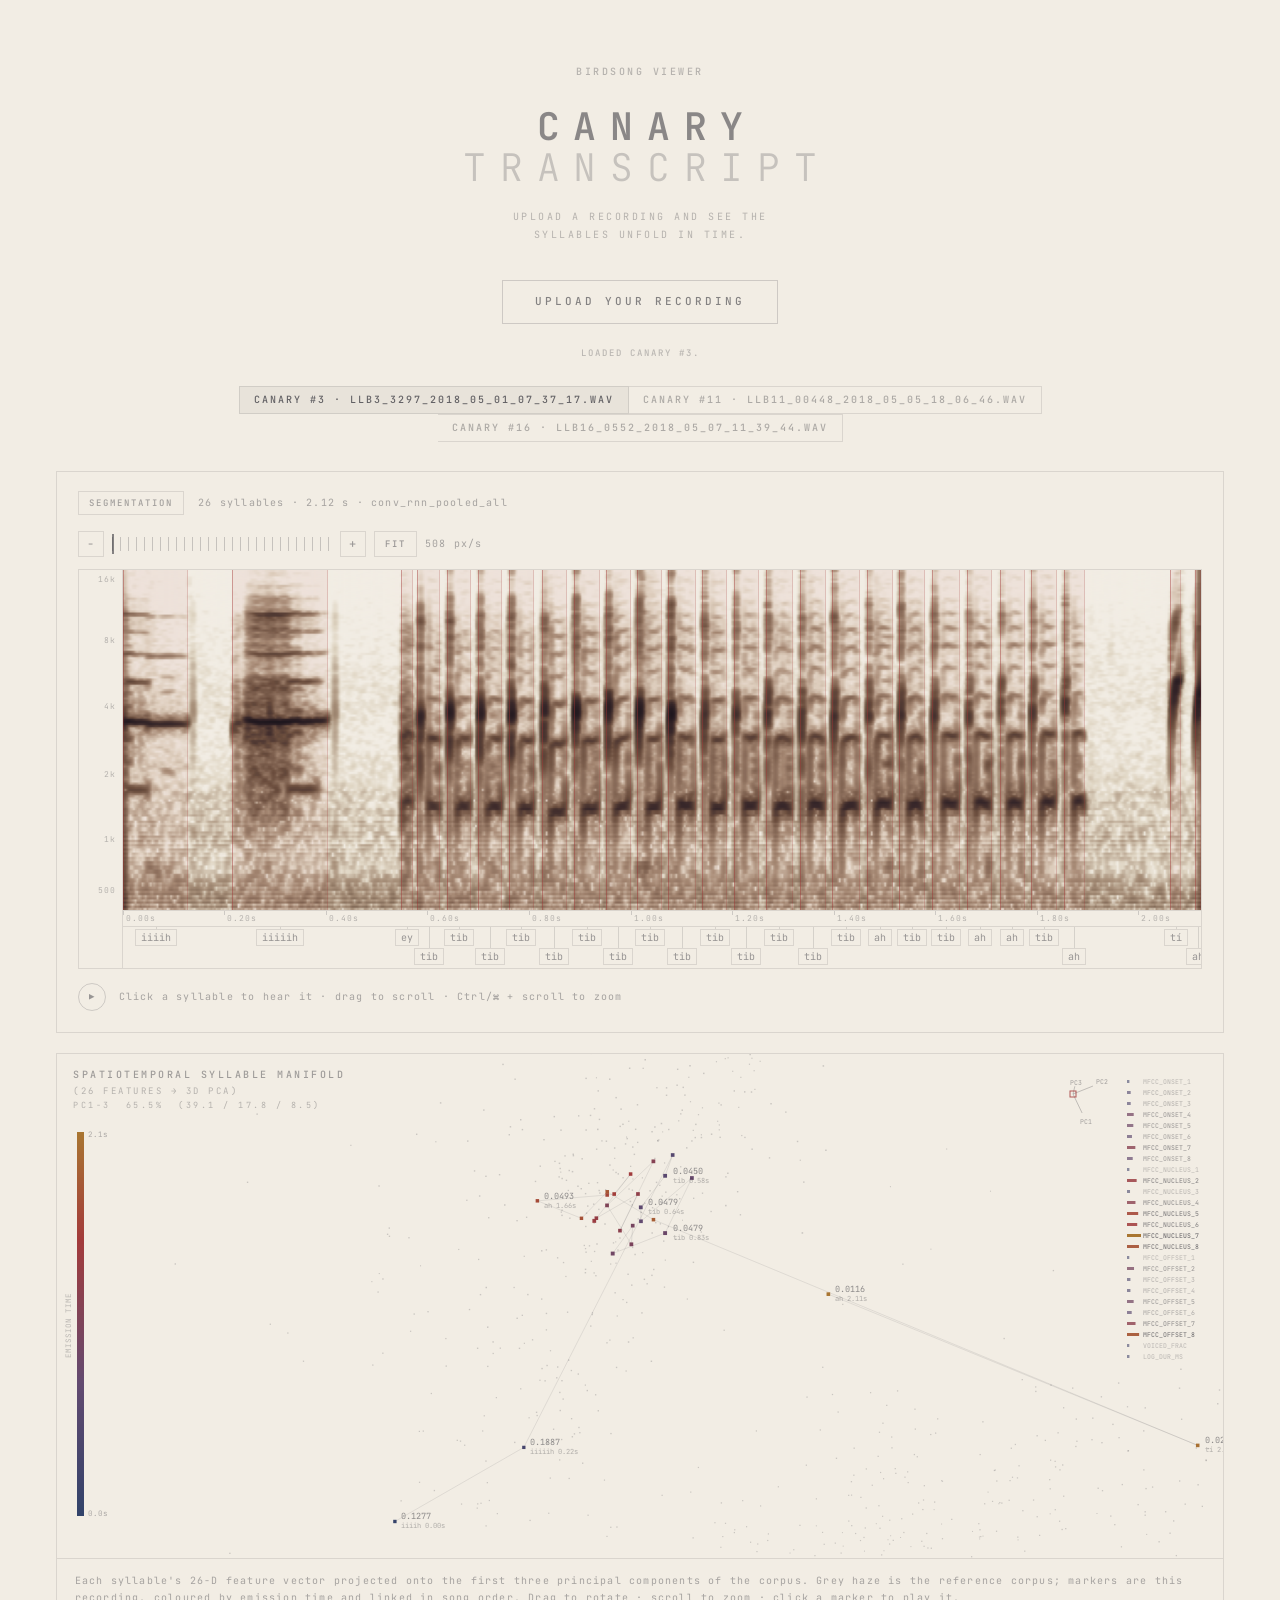
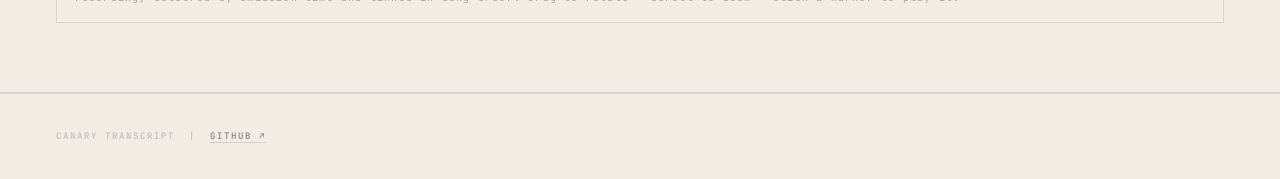
==== site/index.html @ af0e0ea7 "Ship a static GitHub Pages build of the demo Pages serves static files only, and the segmentation mo" ====
<!DOCTYPE html>
<html lang="en">
<head>
  <meta charset="UTF-8" />
  <meta name="viewport" content="width=device-width, initial-scale=1.0" />
  <meta http-equiv="Cache-Control" content="no-store" />
  <title>Canary Transcript Demo</title>
  <link rel="preconnect" href="https://fonts.googleapis.com" />
  <link rel="preconnect" href="https://fonts.gstatic.com" crossorigin />
  <link rel="stylesheet" href="https://fonts.googleapis.com/css2?family=JetBrains+Mono:wght@300;400;500;600&display=swap" />
  <link rel="stylesheet" href="static/demo.css?v=20260908-8" />
</head>
<body>

<header class="hero">
  <div class="container">
    <div class="pill">Birdsong viewer</div>
    <h1>Canary<span>Transcript</span></h1>
    <p class="subtitle">
      Upload a recording and see the syllables unfold in time.
    </p>
    <div class="btn-row">
      <label class="btn primary" id="start-upload" for="audio-file">Upload your recording</label>
    </div>
    <input id="audio-file" type="file" accept=".wav,.mp3,.flac,.ogg,.m4a,.aac" />
    <p id="status" class="status">WAV, MP3, FLAC, OGG or M4A. The first 30 seconds are analysed.</p>
    <div class="sample-picker" id="sample-picker"></div>
    <section id="results" class="results-section" hidden>
      <div class="container">
        <div class="result-card">
          <div class="card-header">
            <span class="bird-badge">Segmentation</span>
            <span class="card-meta" id="summary"></span>
          </div>
          <div class="zoom-bar">
            <button class="zoom-btn" id="zoom-out" type="button" title="Zoom out">−</button>
            <input type="range" id="zoom-range" min="0" max="1000" value="0" aria-label="Zoom" />
            <button class="zoom-btn" id="zoom-in" type="button" title="Zoom in">+</button>
            <button class="zoom-btn wide" id="zoom-fit" type="button">Fit</button>
            <span class="card-meta" id="zoom-label"></span>
          </div>

          <div class="spec-viewer">
            <div class="freq-gutter" id="freq-gutter"></div>
            <div class="spec-scroll" id="spec-scroll">
              <div class="spec-track" id="spec-track">
                <img id="spectrogram" alt="Spectrogram with detected syllable boundaries" />
                <div class="seg-layer" id="seg-layer"></div>
                <div class="playhead" id="playhead"></div>
                <div class="ruler" id="ruler"></div>
                <div class="label-lane" id="label-lane"></div>
              </div>
            </div>
          </div>

          <div class="player-row">
            <button id="play-btn" class="play-btn" type="button">▶</button>
            <audio id="player" preload="auto"></audio>
            <span class="card-meta" id="hint">Click a syllable to hear it · drag to scroll · Ctrl/⌘ + scroll to zoom</span>
          </div>

          <p id="notice" class="notice" hidden></p>
        </div>

        <div class="result-card manifold-card">
          <canvas id="scatter" class="scatter"></canvas>
          <p class="card-meta scatter-hint">
            Each syllable's 26-D feature vector projected onto the first three principal
            components of the corpus. Grey haze is the reference corpus; markers are this
            recording, coloured by emission time and linked in song order.
            Drag to rotate · scroll to zoom · click a marker to play it.
          </p>
        </div>
      </div>
    </section>
  </div>
</header>

<footer>
  <div class="container">
    Canary Transcript &nbsp;|&nbsp;
    <a href="https://github.com/wp225/bird-transcript">GitHub ↗</a>
  </div>
</footer>

<script>window.STATIC_BUILD = true;</script>
<script src="static/demo.js?v=20260908-8"></script>
</body>
</html>
---- site/static/demo.css ----
/* Visual language borrowed from sonomaps: cream paper, ink at alpha steps,
   monospace throughout, hairline rules, square corners, one brick accent. */
*, *::before, *::after { box-sizing: border-box; margin: 0; padding: 0; }
:root {
  --paper: #f2ede4;
  --ink: 42, 42, 50;
  --accent: 160, 50, 50;
  --line: rgba(42, 42, 50, 0.12);
  --line-strong: rgba(42, 42, 50, 0.18);
  --mono: "JetBrains Mono", "SF Mono", "Cascadia Code", "Consolas", monospace;
}
html { scroll-behavior: smooth; }
body {
  background: var(--paper);
  color: rgb(var(--ink));
  font-family: var(--mono);
  font-size: 13px;
  line-height: 1.6;
  min-height: 100vh;
  -webkit-font-smoothing: antialiased;
}
a { color: rgba(var(--ink), 0.55); text-decoration: none; border-bottom: 1px solid var(--line); }
a:hover { color: rgba(var(--ink), 0.8); }
.container { max-width: min(1520px, 95vw); margin: 0 auto; padding: 0 1.5rem; }

/* ── Masthead ─────────────────────────────────── */
header { border-bottom: 1px solid var(--line); padding: 4rem 0 3rem; text-align: center; }
.pill {
  display: block; font-size: 10px; font-weight: 500; letter-spacing: 2.5px;
  text-transform: uppercase; color: rgba(var(--ink), 0.3); margin-bottom: 1.6rem;
}
header h1 {
  font-family: var(--mono); font-size: clamp(22px, 4vw, 38px); font-weight: 600;
  letter-spacing: 0.36em; line-height: 1.1; text-transform: uppercase;
  color: rgba(var(--ink), 0.52); text-indent: 0.36em; margin-bottom: 1.2rem;
}
header h1 span { display: block; font-weight: 300; color: rgba(var(--ink), 0.22); }
header .subtitle {
  max-width: 48ch; margin: 0 auto 2.2rem; font-size: 10px; font-weight: 400;
  letter-spacing: 2.5px; line-height: 1.8; text-transform: uppercase;
  color: rgba(var(--ink), 0.3);
}
.btn-row { display: flex; gap: 0.7rem; justify-content: center; flex-wrap: wrap; }
.btn {
  display: inline-flex; align-items: center; justify-content: center; height: 44px;
  padding: 0 32px; border: 1.5px solid var(--line-strong); background: transparent;
  color: rgba(var(--ink), 0.55); font: inherit; font-size: 11px; font-weight: 500;
  letter-spacing: 3px; text-transform: uppercase; cursor: pointer;
  transition: border-color .2s, background .2s, color .2s;
}
.btn:hover { border-color: rgba(var(--ink), 0.35); background: rgba(var(--ink), 0.03); color: rgba(var(--ink), 0.72); }
input[type="file"] { display: none; }
.status {
  margin-top: 1.4rem; font-size: 9px; font-weight: 500; letter-spacing: 2px;
  text-transform: uppercase; color: rgba(var(--ink), 0.28);
}
.status.error { color: rgba(var(--accent), 0.75); }

/* ── Sample picker ────────────────────────────── */
.sample-picker { display: flex; flex-wrap: wrap; gap: 0; justify-content: center; margin-top: 1.6rem; }
.sample-picker button {
  height: 28px; padding: 0 14px; border: 1px solid var(--line); background: transparent;
  color: rgba(var(--ink), 0.35); font: inherit; font-size: 10px; font-weight: 500;
  letter-spacing: 2px; text-transform: uppercase; cursor: pointer; transition: all .12s;
}
.sample-picker button + button { border-left: none; }
.sample-picker button:hover { color: rgba(var(--ink), 0.6); background: rgba(var(--ink), 0.02); }
.sample-picker button[aria-pressed="true"] { color: rgba(var(--ink), 0.7); background: rgba(var(--ink), 0.05); }

/* Once there is something to look at, the masthead gets out of the way. */
body.has-results header { padding: 1.1rem 0 0.9rem; text-align: left; }
body.has-results header .container { display: flex; align-items: center; flex-wrap: wrap; gap: 0 1.4rem; }
body.has-results header .pill, body.has-results header .subtitle { display: none; }
body.has-results header h1 {
  font-size: 14px; letter-spacing: 5px; margin: 0; text-indent: 0;
}
body.has-results header h1 span { display: inline; }
body.has-results .btn { height: 26px; padding: 0 14px; font-size: 9px; letter-spacing: 2px; border-width: 1px; }
body.has-results .status { margin: 0; }
body.has-results .sample-picker { margin: 0; }
body.has-results .results-section { flex: 1 0 100%; }

/* ── Panels ───────────────────────────────────── */
.results-section { padding-top: 1.8rem; }
.result-card { border: 1px solid var(--line); padding: 1.2rem 1.3rem 1.3rem; margin-bottom: 1.3rem; }
.card-header { display: flex; align-items: baseline; gap: 0.9rem; margin-bottom: 1rem; }
.bird-badge {
  padding: 4px 10px; border: 1px solid var(--line); color: rgba(var(--ink), 0.4);
  font-size: 9px; font-weight: 500; letter-spacing: 2px; text-transform: uppercase;
}
.card-meta {
  font-size: 10px; font-weight: 400; letter-spacing: 1.2px;
  color: rgba(var(--ink), 0.38); font-variant-numeric: tabular-nums;
}
.card-meta strong { color: rgba(var(--ink), 0.62); font-weight: 500; }

/* ── Zoom bar ─────────────────────────────────── */
.zoom-bar { display: flex; align-items: center; gap: 0.5rem; margin: 0 0 0.7rem; }
.zoom-btn {
  width: 26px; height: 26px; padding: 0; border: 1px solid var(--line); background: transparent;
  color: rgba(var(--ink), 0.45); font: inherit; font-size: 12px; line-height: 1;
  cursor: pointer; transition: border-color .12s, color .12s;
}
.zoom-btn.wide { width: auto; padding: 0 10px; font-size: 9px; font-weight: 500; letter-spacing: 2px; text-transform: uppercase; }
.zoom-btn:hover { border-color: rgba(var(--ink), 0.3); color: rgba(var(--ink), 0.7); }
/* Ticked wheel slider, as on the sonomaps control bar. */
#zoom-range {
  -webkit-appearance: none; appearance: none; flex: 1; max-width: 220px; height: 26px;
  background: repeating-linear-gradient(to right,
    rgba(var(--ink), 0.22) 0px, rgba(var(--ink), 0.22) 1px,
    transparent 1px, transparent 8px) center / 100% 14px no-repeat;
  outline: none; cursor: pointer;
}
#zoom-range::-webkit-slider-runnable-track { height: 26px; background: transparent; }
#zoom-range::-webkit-slider-thumb {
  -webkit-appearance: none; width: 2px; height: 20px; margin-top: 3px;
  background: rgba(var(--ink), 0.55); border: none; cursor: pointer;
}
#zoom-range::-moz-range-track { height: 26px; background: transparent; }
#zoom-range::-moz-range-thumb { width: 2px; height: 20px; border: none; border-radius: 0; background: rgba(var(--ink), 0.55); cursor: pointer; }

/* ── Spectrogram viewer ───────────────────────── */
.spec-viewer { display: flex; align-items: stretch; border: 1px solid var(--line); overflow: hidden; }
.freq-gutter { position: relative; flex: 0 0 44px; border-right: 1px solid var(--line); }
.freq-gutter span {
  position: absolute; right: 6px; transform: translateY(-50%);
  font-size: 8px; letter-spacing: 1px; color: rgba(var(--ink), 0.3);
}
.spec-scroll { flex: 1; overflow-x: auto; overflow-y: hidden; cursor: grab; }
.spec-scroll.dragging { cursor: grabbing; }
.spec-track { position: relative; }
.spec-track img { display: block; width: 100%; height: auto; }
.seg-layer, .playhead { position: absolute; top: 0; pointer-events: none; }
.seg-layer { left: 0; right: 0; }
/* Boundaries sit on a cream→ink spectrogram, so they are brick, not cyan. */
.seg-box {
  position: absolute; top: 0; background: rgba(var(--accent), 0.06);
  border-left: 1.5px solid rgba(var(--accent), 0.42);
  border-right: 1.5px solid rgba(var(--accent), 0.2);
  pointer-events: auto; cursor: pointer;
}
.seg-box:hover { background: rgba(var(--accent), 0.13); }
.seg-box.active { background: rgba(var(--accent), 0.18); border-color: rgba(var(--accent), 0.9); }
.playhead { width: 1px; background: rgba(var(--accent), 0.8); display: none; }
.ruler { position: relative; height: 16px; border-top: 1px solid var(--line); }
.ruler span {
  position: absolute; top: 1px; transform: translateX(3px);
  font-size: 8px; letter-spacing: 1px; color: rgba(var(--ink), 0.3);
}
.ruler i { position: absolute; top: 0; width: 1px; height: 4px; background: rgba(var(--ink), 0.18); }
.label-lane { position: relative; border-top: 1px solid var(--line); }
.lane-token {
  position: absolute; transform: translateX(-50%); font-size: 10px; line-height: 1.3;
  padding: 1px 5px; color: rgba(var(--ink), 0.45); border: 1px solid var(--line);
  background: var(--paper); white-space: nowrap; cursor: pointer;
}
.lane-token.hidden { display: none; }
.lane-token.active { color: rgba(var(--accent), 0.85); border-color: rgba(var(--accent), 0.3); background: rgba(var(--accent), 0.05); z-index: 3; }
.lane-tick { position: absolute; width: 1px; background: rgba(var(--ink), 0.14); }
.lane-tick.active { background: rgba(var(--accent), 0.6); }

.notice {
  margin-top: 0.9rem; padding: 0.6rem 0.8rem; border: 1px solid rgba(var(--accent), 0.22);
  color: rgba(var(--accent), 0.75); font-size: 10px; letter-spacing: 1.2px;
}

/* ── Manifold ─────────────────────────────────── */
.manifold-card { padding: 0; }
.scatter { display: block; width: 100%; height: clamp(420px, 56vh, 680px); background: var(--paper); cursor: grab; touch-action: none; }
.scatter.dragging { cursor: grabbing; }
.scatter-hint { padding: 0.8rem 1.1rem 1rem; border-top: 1px solid var(--line); line-height: 1.7; }

/* ── Player ───────────────────────────────────── */
.player-row { display: flex; align-items: center; gap: 0.8rem; margin-top: 0.9rem; }
.play-btn {
  flex-shrink: 0; width: 28px; height: 28px; padding: 0; border-radius: 50%;
  border: 1.5px solid var(--line-strong); background: transparent;
  color: rgba(var(--ink), 0.45); font: inherit; font-size: 9px; cursor: pointer;
  display: flex; align-items: center; justify-content: center; transition: all .15s;
}
.play-btn:hover { border-color: rgba(var(--ink), 0.35); background: rgba(var(--ink), 0.03); }
.play-btn.playing { border-color: rgba(var(--accent), 0.35); background: rgba(var(--accent), 0.04); color: rgba(var(--accent), 0.7); }

footer {
  padding: 2.2rem 0; border-top: 1px solid var(--line); font-size: 9px;
  font-weight: 500; letter-spacing: 2px; text-transform: uppercase;
  color: rgba(var(--ink), 0.25);
}
footer a { border-bottom-color: rgba(var(--ink), 0.15); }

@media (max-width: 580px) {
  header { padding: 2.4rem 0 2rem; }
  .card-header { flex-direction: column; align-items: flex-start; gap: 0.5rem; }
  header h1 { letter-spacing: 0.24em; text-indent: 0.24em; }
}

/* The full view sits inside the landing page hero. */
.hero .results-section { border-bottom: none; padding-bottom: 0; text-align: left; }
.hero .results-section .container { max-width: none; padding: 0; }
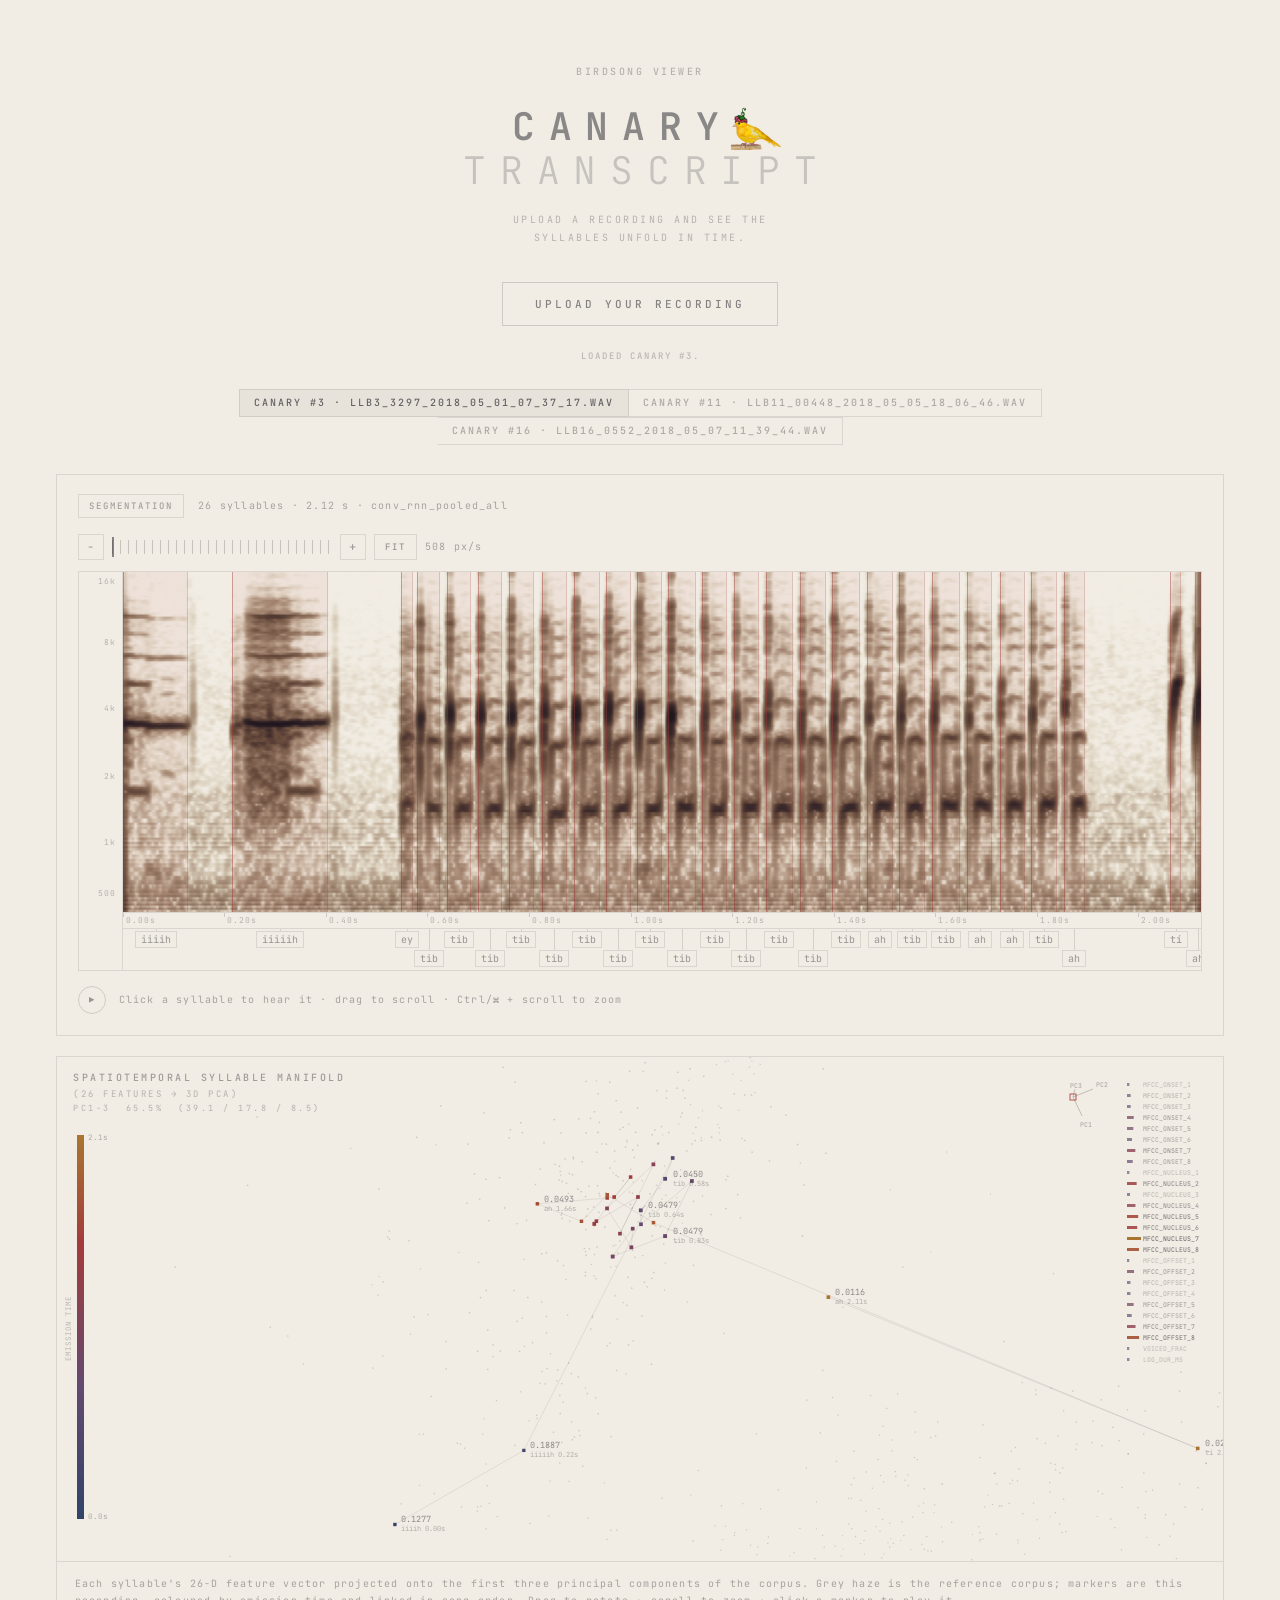
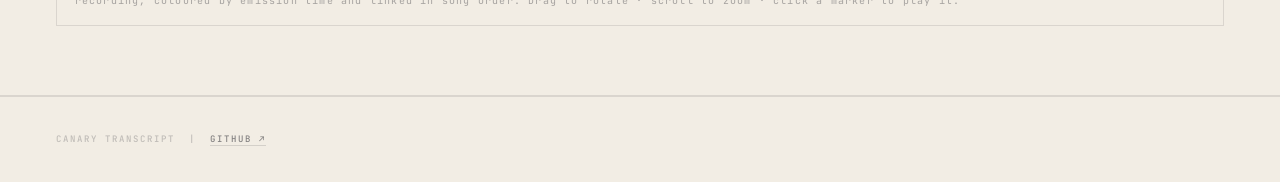
==== commit cbad2377: "Drop dead files, add the canary crest, and rewrite the README Nothing read assets/ any more: the sam" ====
--- a/site/index.html
+++ b/site/index.html
@@ -15,7 +15,7 @@
 <header class="hero">
   <div class="container">
     <div class="pill">Birdsong viewer</div>
-    <h1>Canary<span>Transcript</span></h1>
+    <h1>Canary<img class="crest" src="static/canary.png" alt="" /><span>Transcript</span></h1>
     <p class="subtitle">
       Upload a recording and see the syllables unfold in time.
     </p>
--- a/site/static/demo.css
+++ b/site/static/demo.css
@@ -35,6 +35,12 @@
   color: rgba(var(--ink), 0.52); text-indent: 0.36em; margin-bottom: 1.2rem;
 }
 header h1 span { display: block; font-weight: 300; color: rgba(var(--ink), 0.22); }
+/* Crest between CANARY and TRANSCRIPT. Sized in em so it tracks the wordmark
+   when the masthead shrinks, and pulled left to offset the trailing letter-space. */
+header h1 .crest {
+  height: 1.15em; width: auto; vertical-align: -0.28em;
+  margin-left: -0.04em; margin-right: 0.02em;
+}
 header .subtitle {
   max-width: 48ch; margin: 0 auto 2.2rem; font-size: 10px; font-weight: 400;
   letter-spacing: 2.5px; line-height: 1.8; text-transform: uppercase;
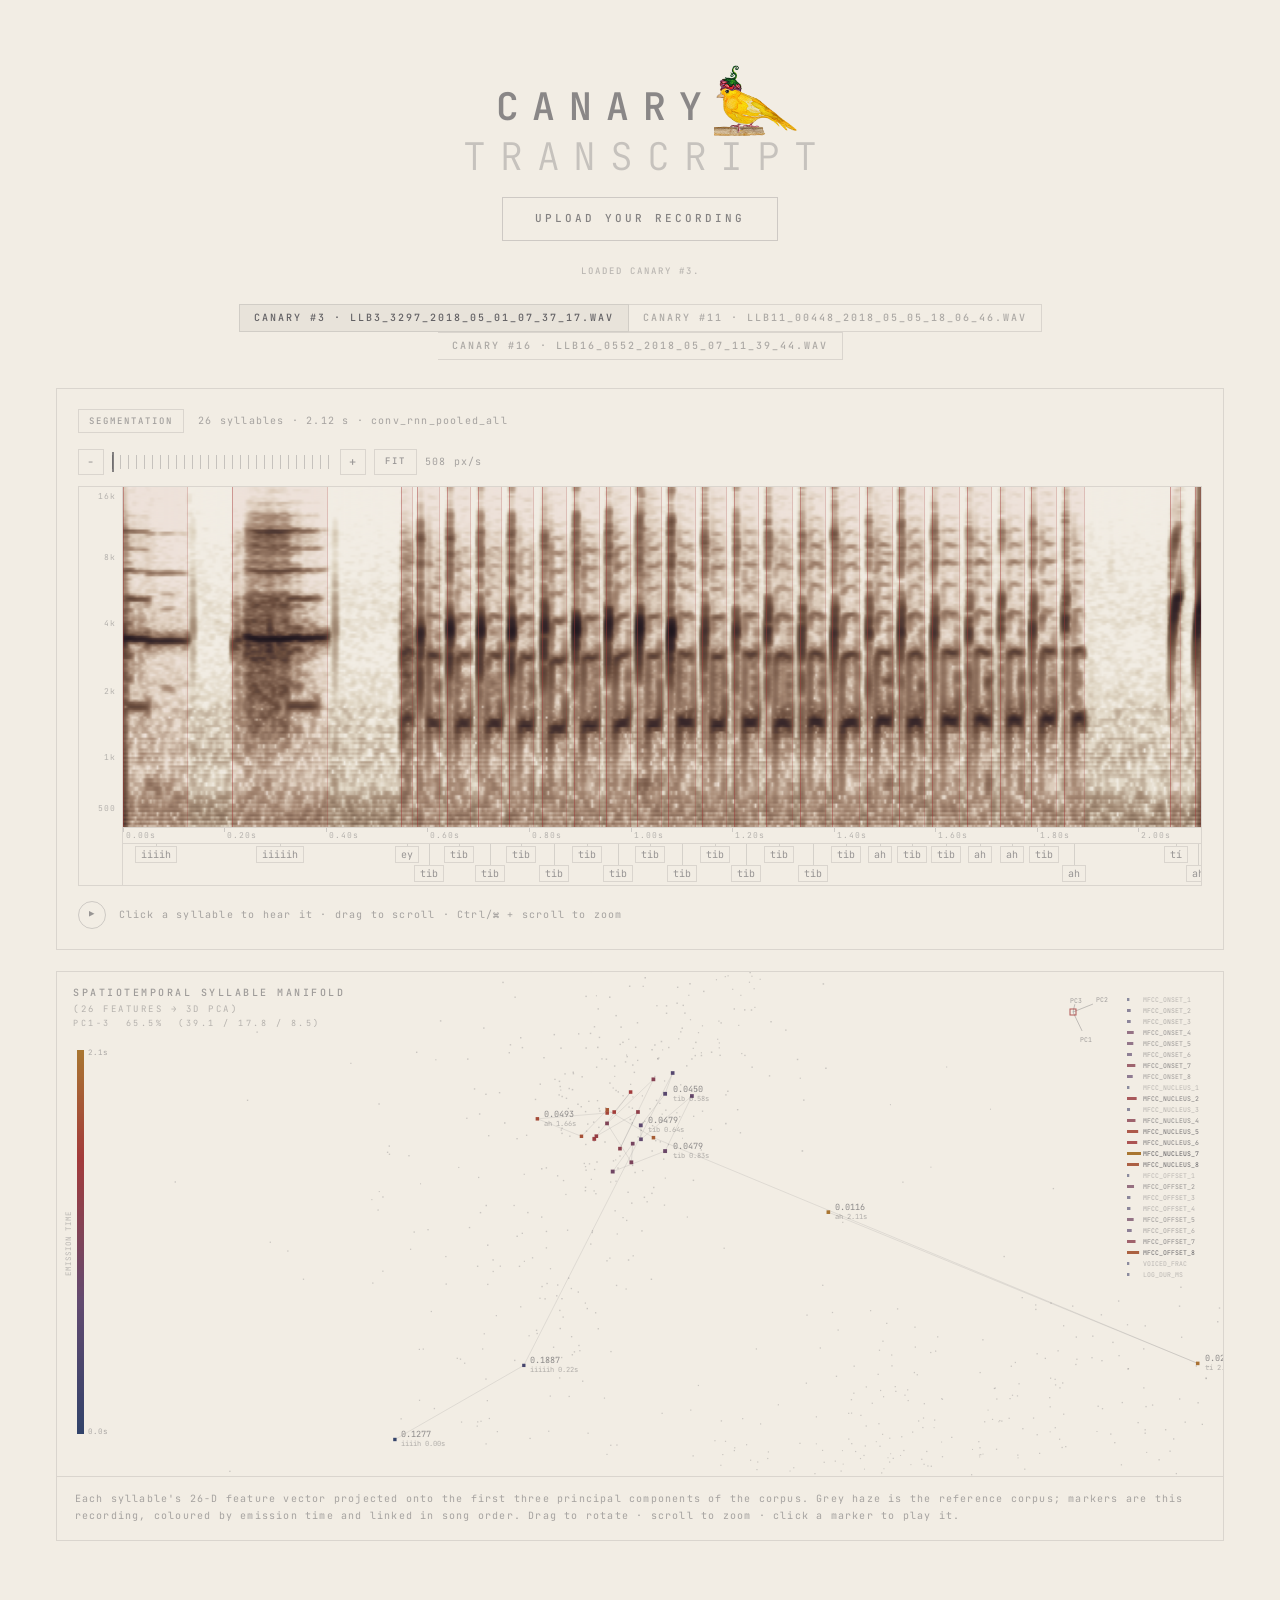
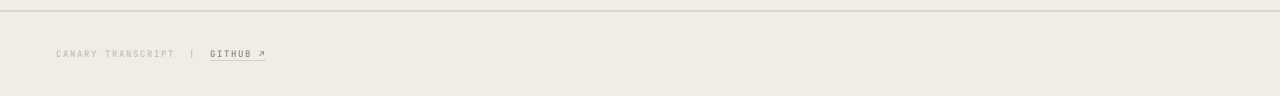
==== commit 80fa9b8d: "Drop the pill and subtitle from the masthead Co-Authored-By: Claude Opus 5 <noreply@anthropic.com>" ====
--- a/site/index.html
+++ b/site/index.html
@@ -14,11 +14,7 @@
 
 <header class="hero">
   <div class="container">
-    <div class="pill">Birdsong viewer</div>
     <h1>Canary<img class="crest" src="static/canary.png" alt="" /><span>Transcript</span></h1>
-    <p class="subtitle">
-      Upload a recording and see the syllables unfold in time.
-    </p>
     <div class="btn-row">
       <label class="btn primary" id="start-upload" for="audio-file">Upload your recording</label>
     </div>
--- a/site/static/demo.css
+++ b/site/static/demo.css
@@ -8,6 +8,10 @@
   --line: rgba(42, 42, 50, 0.12);
   --line-strong: rgba(42, 42, 50, 0.18);
   --mono: "JetBrains Mono", "SF Mono", "Cascadia Code", "Consolas", monospace;
+  /* Masthead crest. Tweak these two: size is the bird's height relative to the
+     wordmark, lift seats it on the baseline (raise it as size grows). */
+  --crest-size: 1.9em;
+  --crest-lift: -0.42em;
 }
 html { scroll-behavior: smooth; }
 body {
@@ -38,7 +42,7 @@
 /* Crest between CANARY and TRANSCRIPT. Sized in em so it tracks the wordmark
    when the masthead shrinks, and pulled left to offset the trailing letter-space. */
 header h1 .crest {
-  height: 1.15em; width: auto; vertical-align: -0.28em;
+  height: var(--crest-size); width: auto; vertical-align: var(--crest-lift);
   margin-left: -0.04em; margin-right: 0.02em;
 }
 header .subtitle {
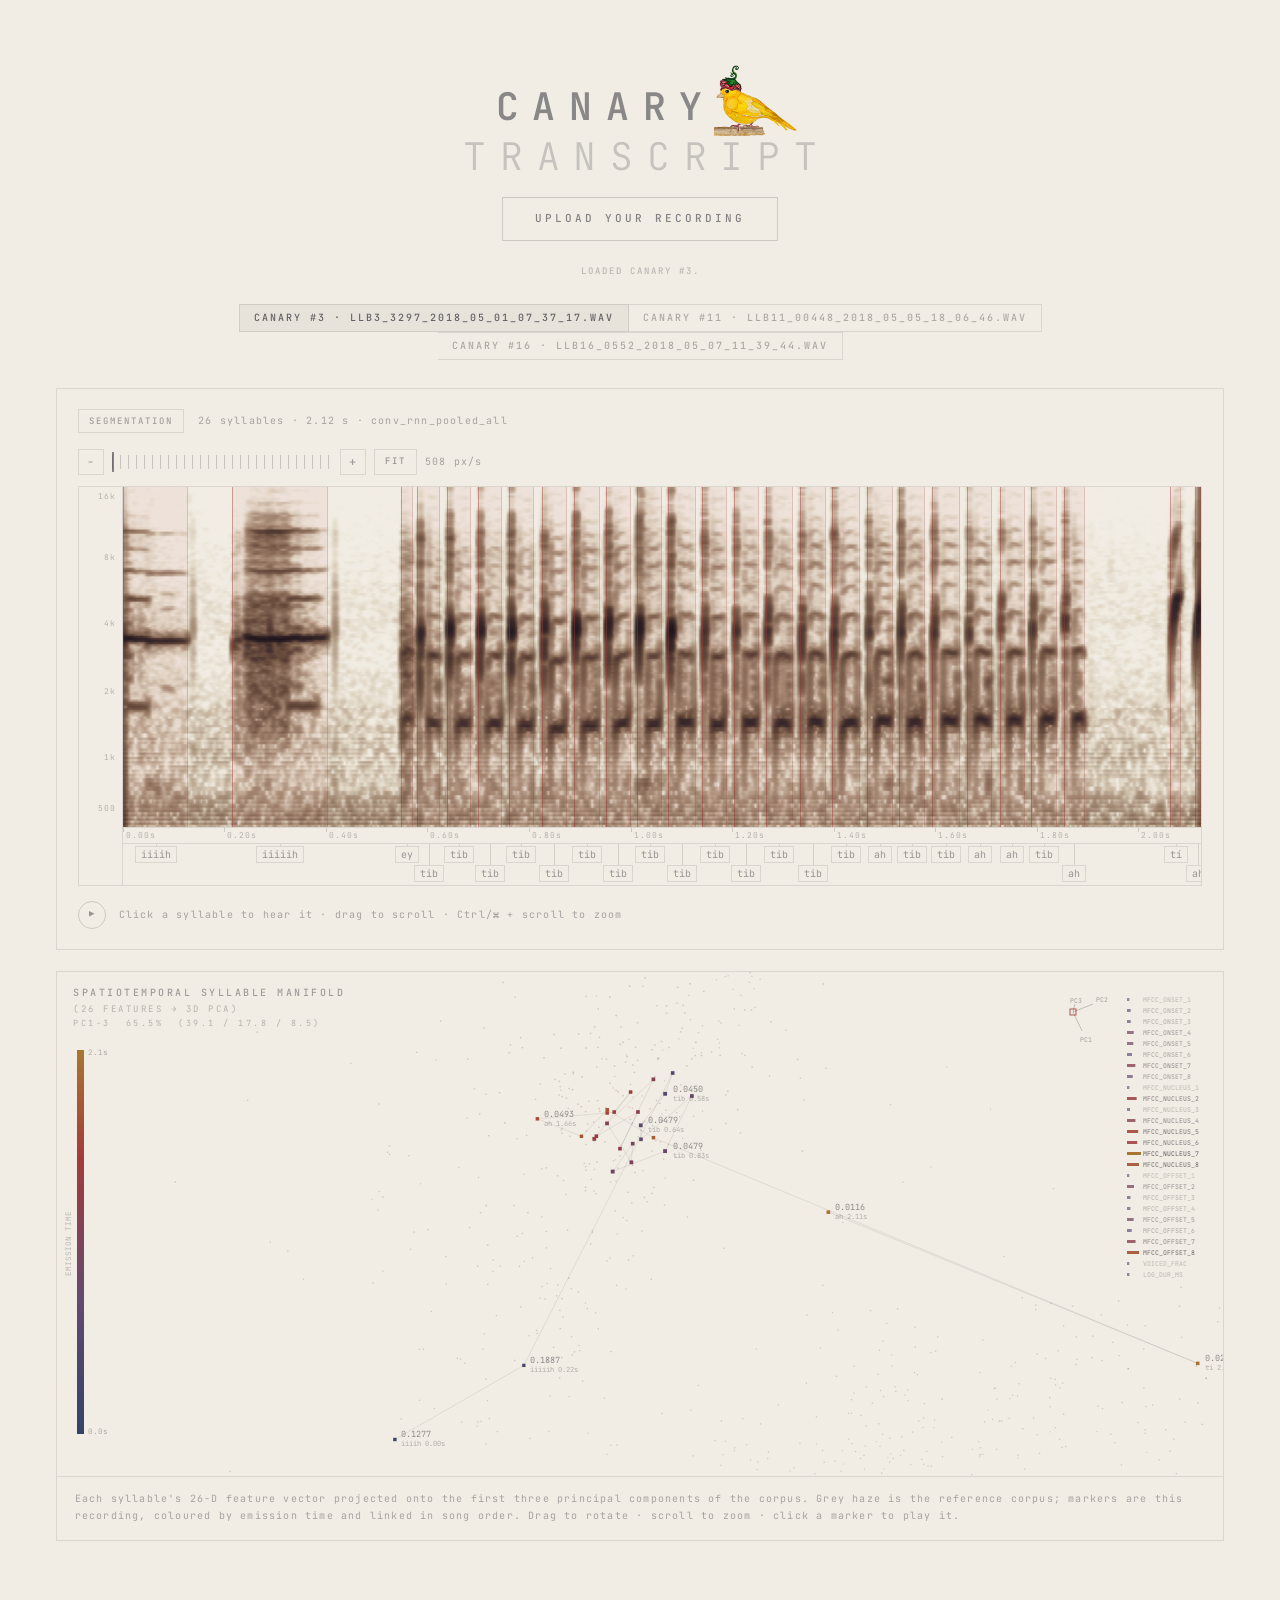
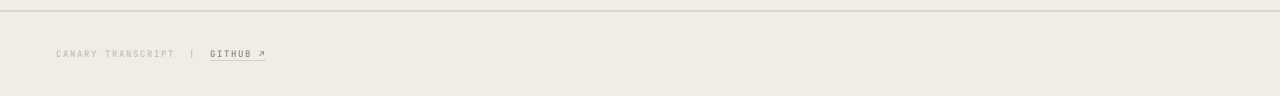
==== commit 3b33de66: "Use the blinking crest everywhere by default The gif is now the crest on the landing page and in the" ====
--- a/site/index.html
+++ b/site/index.html
@@ -14,7 +14,7 @@
 
 <header class="hero">
   <div class="container">
-    <h1>Canary<img class="crest" src="static/canary.png" alt="" /><span>Transcript</span></h1>
+    <h1>Canary<img class="crest" src="static/Canary_blink.gif" alt="" /><span>Transcript</span></h1>
     <div class="btn-row">
       <label class="btn primary" id="start-upload" for="audio-file">Upload your recording</label>
     </div>
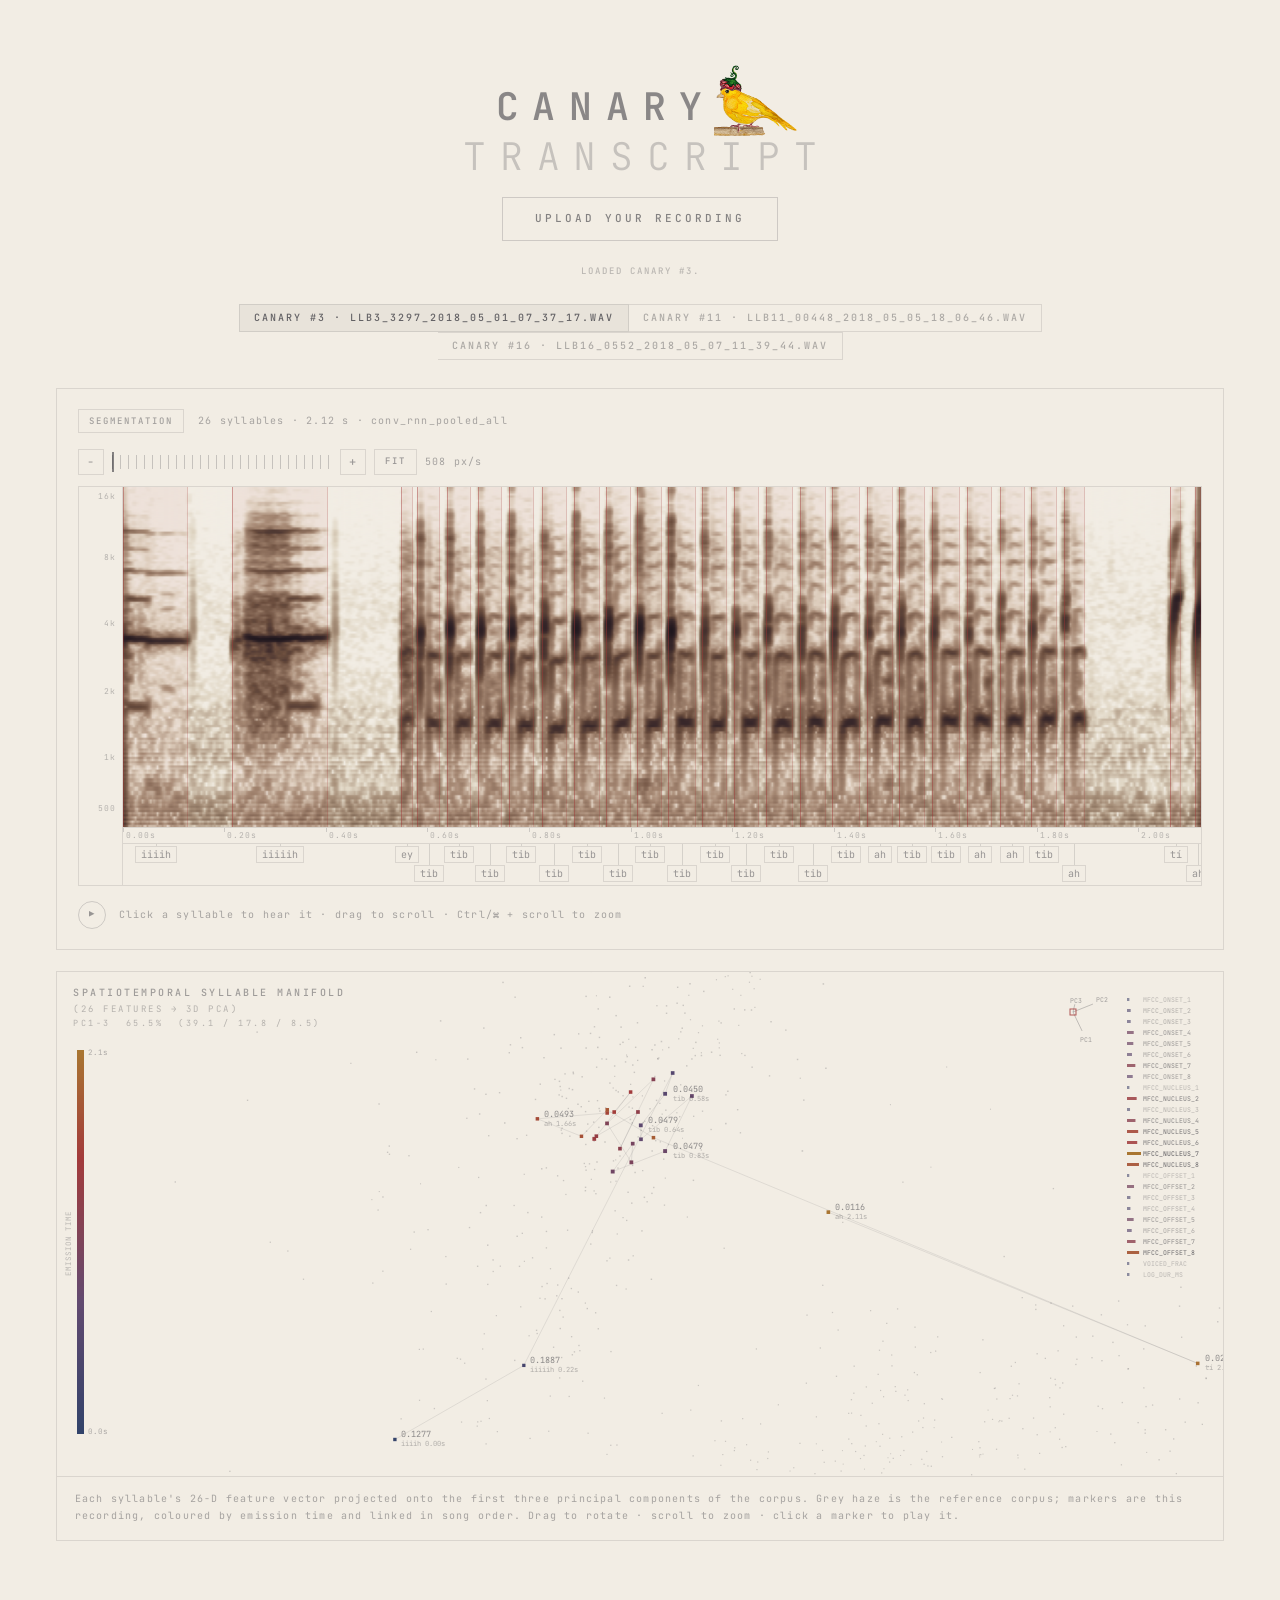
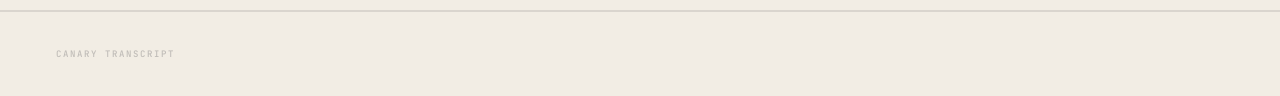
==== commit 372fa1e6: "Anonymize the demo for double-blind review For the AAAI-27 demo track the reviewed artifact must not" ====
--- a/site/index.html
+++ b/site/index.html
@@ -74,8 +74,7 @@
 
 <footer>
   <div class="container">
-    Canary Transcript &nbsp;|&nbsp;
-    <a href="https://github.com/wp225/bird-transcript">GitHub ↗</a>
+    Canary Transcript
   </div>
 </footer>
 
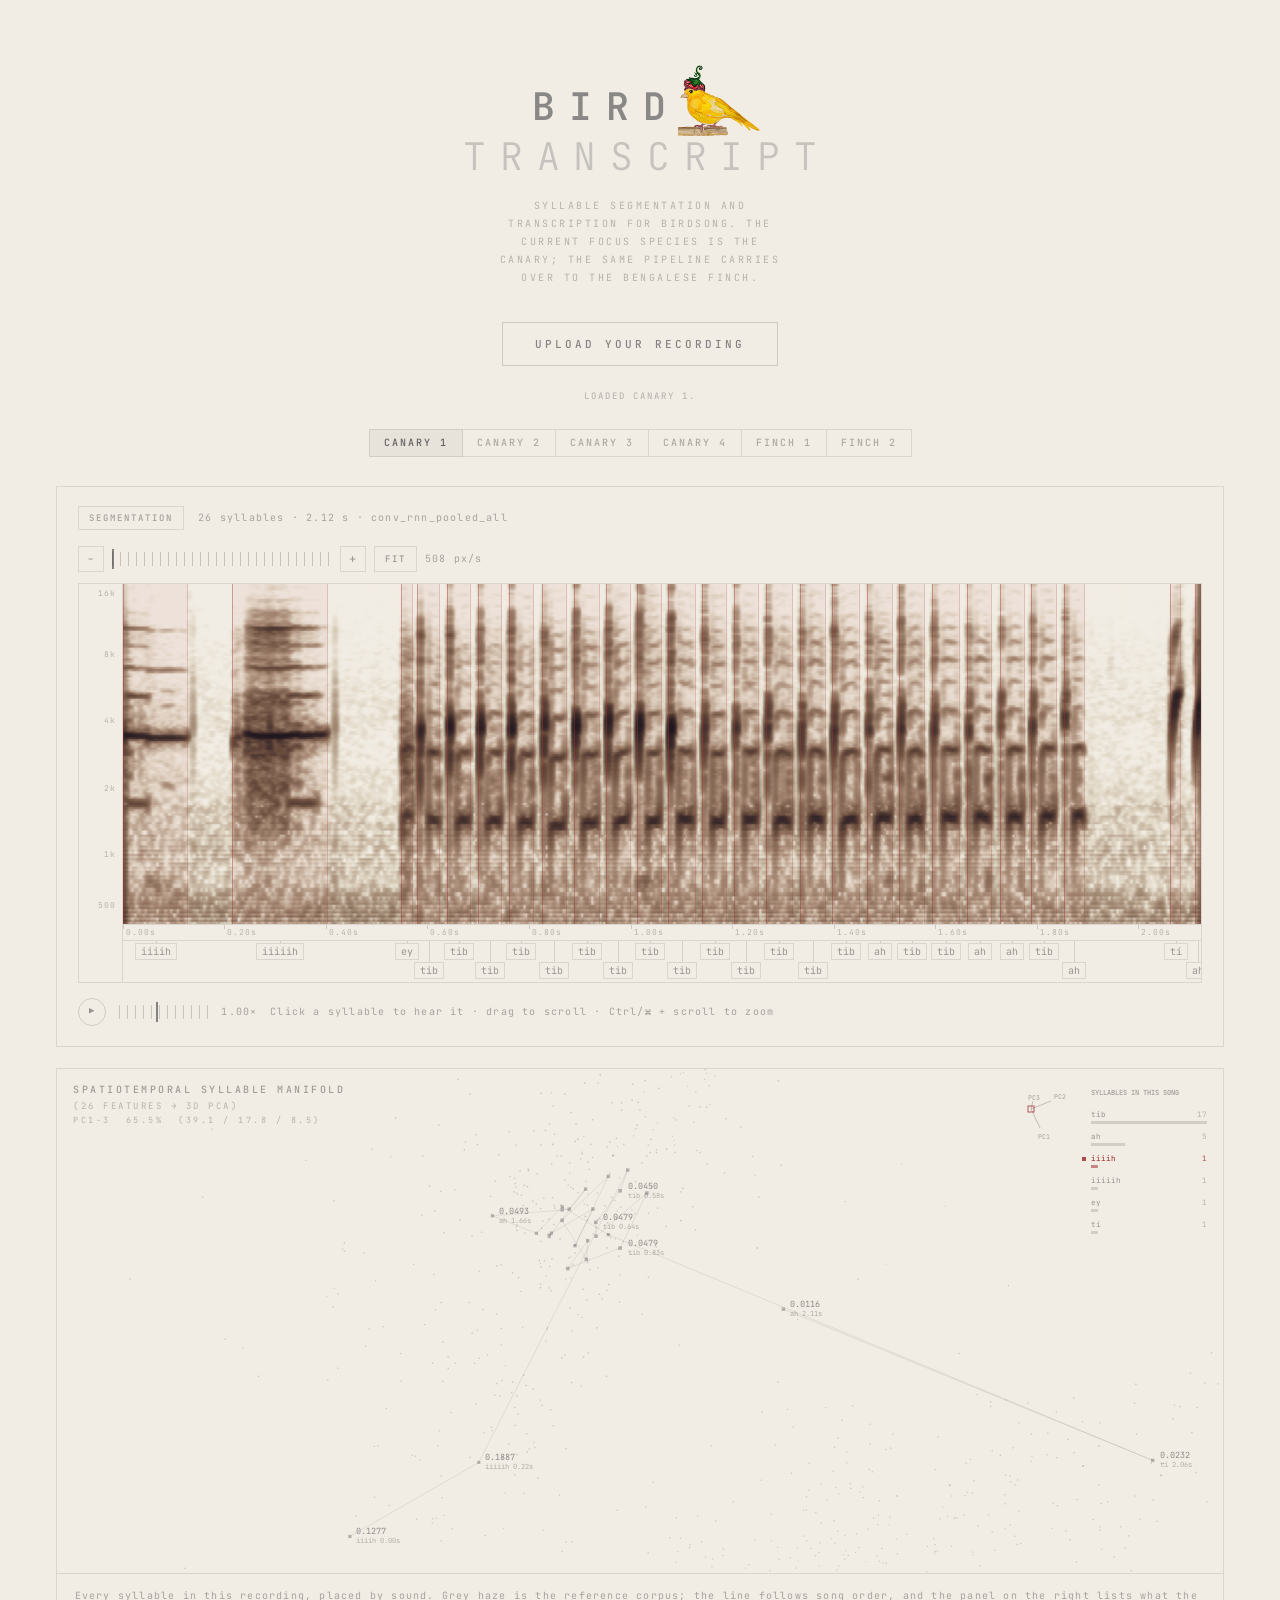
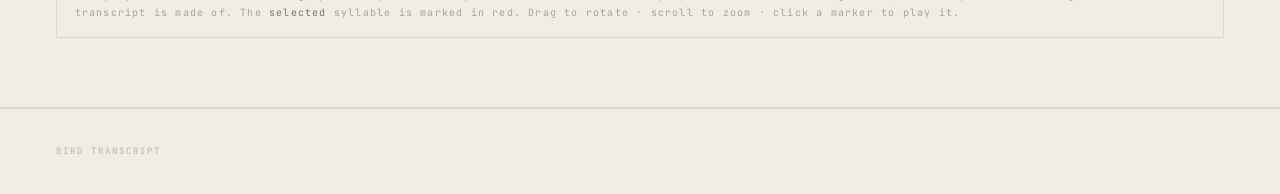
==== commit 5eeabbc7: "Changes in webpage, minor bug fixes" ====
--- a/site/index.html
+++ b/site/index.html
@@ -4,17 +4,21 @@
   <meta charset="UTF-8" />
   <meta name="viewport" content="width=device-width, initial-scale=1.0" />
   <meta http-equiv="Cache-Control" content="no-store" />
-  <title>Canary Transcript Demo</title>
+  <title>Bird Transcript Demo</title>
   <link rel="preconnect" href="https://fonts.googleapis.com" />
   <link rel="preconnect" href="https://fonts.gstatic.com" crossorigin />
   <link rel="stylesheet" href="https://fonts.googleapis.com/css2?family=JetBrains+Mono:wght@300;400;500;600&display=swap" />
-  <link rel="stylesheet" href="static/demo.css?v=20260908-8" />
+  <link rel="stylesheet" href="static/demo.css?v=20260917-9" />
 </head>
 <body>
 
 <header class="hero">
   <div class="container">
-    <h1>Canary<img class="crest" src="static/Canary_blink.gif" alt="" /><span>Transcript</span></h1>
+    <h1>Bird<img class="crest" src="static/Canary_blink.gif" alt="" /><span>Transcript</span></h1>
+    <p class="subtitle">
+      Syllable segmentation and transcription for birdsong. The current focus species is
+      the canary; the same pipeline carries over to the Bengalese finch.
+    </p>
     <div class="btn-row">
       <label class="btn primary" id="start-upload" for="audio-file">Upload your recording</label>
     </div>
@@ -52,6 +56,8 @@
           <div class="player-row">
             <button id="play-btn" class="play-btn" type="button">▶</button>
             <audio id="player" preload="auto"></audio>
+            <input type="range" id="speed-range" min="0.25" max="2" step="0.05" value="1" aria-label="Playback speed" />
+            <span class="card-meta" id="speed-label">1.00&times;</span>
             <span class="card-meta" id="hint">Click a syllable to hear it · drag to scroll · Ctrl/⌘ + scroll to zoom</span>
           </div>
 
@@ -61,9 +67,9 @@
         <div class="result-card manifold-card">
           <canvas id="scatter" class="scatter"></canvas>
           <p class="card-meta scatter-hint">
-            Each syllable's 26-D feature vector projected onto the first three principal
-            components of the corpus. Grey haze is the reference corpus; markers are this
-            recording, coloured by emission time and linked in song order.
+            Every syllable in this recording, placed by sound. Grey haze is the reference
+            corpus; the line follows song order, and the panel on the right lists what the
+            transcript is made of. The <em>selected</em> syllable is marked in red.
             Drag to rotate · scroll to zoom · click a marker to play it.
           </p>
         </div>
@@ -74,11 +80,11 @@
 
 <footer>
   <div class="container">
-    Canary Transcript
+    Bird Transcript
   </div>
 </footer>
 
 <script>window.STATIC_BUILD = true;</script>
-<script src="static/demo.js?v=20260908-8"></script>
+<script src="static/demo.js?v=20260917-9"></script>
 </body>
 </html>
--- a/site/static/demo.css
+++ b/site/static/demo.css
@@ -39,7 +39,7 @@
   color: rgba(var(--ink), 0.52); text-indent: 0.36em; margin-bottom: 1.2rem;
 }
 header h1 span { display: block; font-weight: 300; color: rgba(var(--ink), 0.22); }
-/* Crest between CANARY and TRANSCRIPT. Sized in em so it tracks the wordmark
+/* Crest between BIRD and TRANSCRIPT. Sized in em so it tracks the wordmark
    when the masthead shrinks, and pulled left to offset the trailing letter-space. */
 header h1 .crest {
   height: var(--crest-size); width: auto; vertical-align: var(--crest-lift);
@@ -79,7 +79,7 @@
 
 /* Once there is something to look at, the masthead gets out of the way. */
 body.has-results header { padding: 1.1rem 0 0.9rem; text-align: left; }
-body.has-results header .container { display: flex; align-items: center; flex-wrap: wrap; gap: 0 1.4rem; }
+body.has-results header > .container { display: flex; align-items: center; flex-wrap: wrap; gap: 0 1.4rem; }
 body.has-results header .pill, body.has-results header .subtitle { display: none; }
 body.has-results header h1 {
   font-size: 14px; letter-spacing: 5px; margin: 0; text-indent: 0;
@@ -88,7 +88,13 @@
 body.has-results .btn { height: 26px; padding: 0 14px; font-size: 9px; letter-spacing: 2px; border-width: 1px; }
 body.has-results .status { margin: 0; }
 body.has-results .sample-picker { margin: 0; }
-body.has-results .results-section { flex: 1 0 100%; }
+/* min-width:0 is load-bearing. As a flex item this defaults to min-width:auto, so a
+   zoomed-in spectrogram track (duration x px/s -- 26000px on a 13s upload at max zoom)
+   becomes the section's minimum width and stretches the page instead of scrolling
+   inside .spec-scroll. Only uploads add .has-results, which is why samples never
+   showed it. The `>` above matters for the same reason: without it this rule also hit
+   the .container nested inside #results and made .result-card an unshrinkable item. */
+body.has-results .results-section { flex: 1 0 100%; min-width: 0; }
 
 /* ── Panels ───────────────────────────────────── */
 .results-section { padding-top: 1.8rem; }
@@ -114,20 +120,21 @@
 .zoom-btn.wide { width: auto; padding: 0 10px; font-size: 9px; font-weight: 500; letter-spacing: 2px; text-transform: uppercase; }
 .zoom-btn:hover { border-color: rgba(var(--ink), 0.3); color: rgba(var(--ink), 0.7); }
 /* Ticked wheel slider, as on the sonomaps control bar. */
-#zoom-range {
+#zoom-range, #speed-range {
   -webkit-appearance: none; appearance: none; flex: 1; max-width: 220px; height: 26px;
   background: repeating-linear-gradient(to right,
     rgba(var(--ink), 0.22) 0px, rgba(var(--ink), 0.22) 1px,
     transparent 1px, transparent 8px) center / 100% 14px no-repeat;
   outline: none; cursor: pointer;
 }
-#zoom-range::-webkit-slider-runnable-track { height: 26px; background: transparent; }
-#zoom-range::-webkit-slider-thumb {
+#zoom-range::-webkit-slider-runnable-track, #speed-range::-webkit-slider-runnable-track { height: 26px; background: transparent; }
+#zoom-range::-webkit-slider-thumb, #speed-range::-webkit-slider-thumb {
   -webkit-appearance: none; width: 2px; height: 20px; margin-top: 3px;
   background: rgba(var(--ink), 0.55); border: none; cursor: pointer;
 }
-#zoom-range::-moz-range-track { height: 26px; background: transparent; }
-#zoom-range::-moz-range-thumb { width: 2px; height: 20px; border: none; border-radius: 0; background: rgba(var(--ink), 0.55); cursor: pointer; }
+#zoom-range::-moz-range-track, #speed-range::-moz-range-track { height: 26px; background: transparent; }
+#zoom-range::-moz-range-thumb, #speed-range::-moz-range-thumb { width: 2px; height: 20px; border: none; border-radius: 0; background: rgba(var(--ink), 0.55); cursor: pointer; }
+#speed-range { flex: 0 0 90px; max-width: 90px; }
 
 /* ── Spectrogram viewer ───────────────────────── */
 .spec-viewer { display: flex; align-items: stretch; border: 1px solid var(--line); overflow: hidden; }
@@ -207,3 +214,4 @@
 /* The full view sits inside the landing page hero. */
 .hero .results-section { border-bottom: none; padding-bottom: 0; text-align: left; }
 .hero .results-section .container { max-width: none; padding: 0; }
+.scatter-hint em { font-style: normal; color: rgba(var(--ink), 0.62); }
